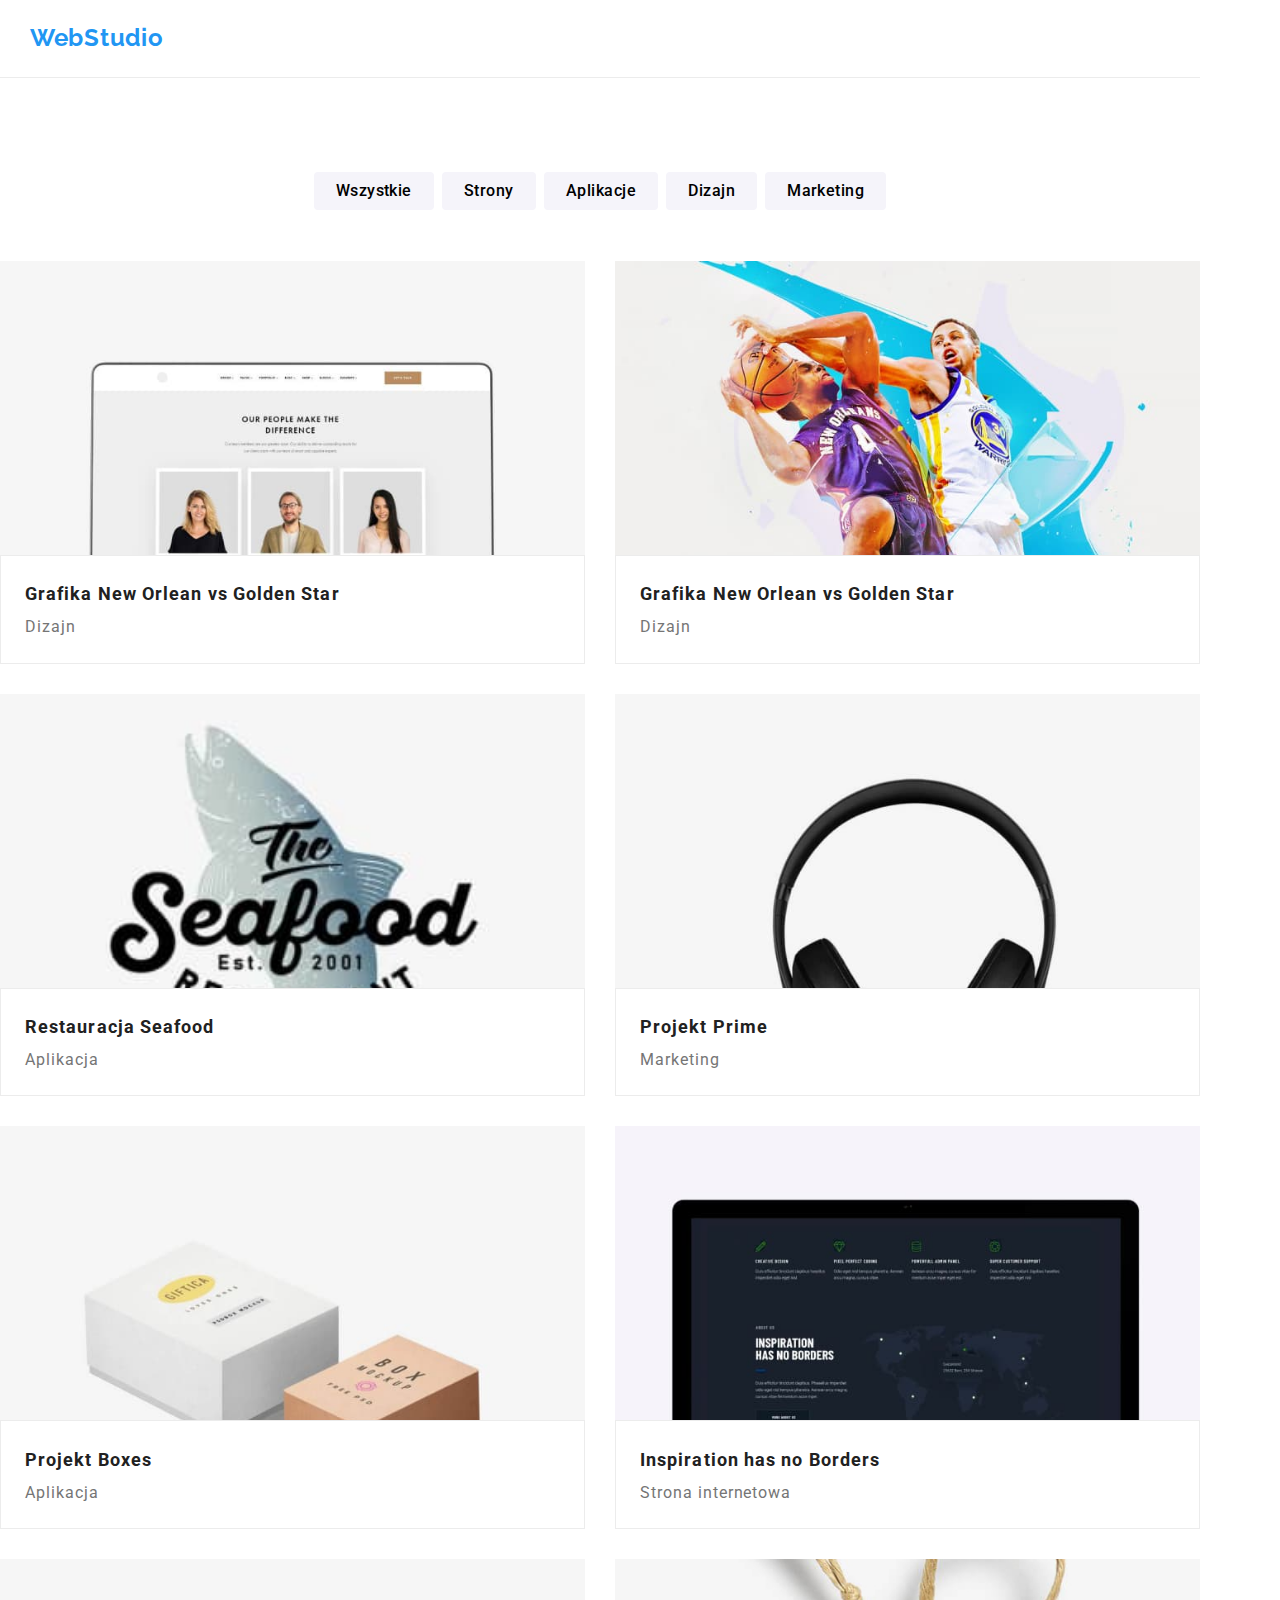
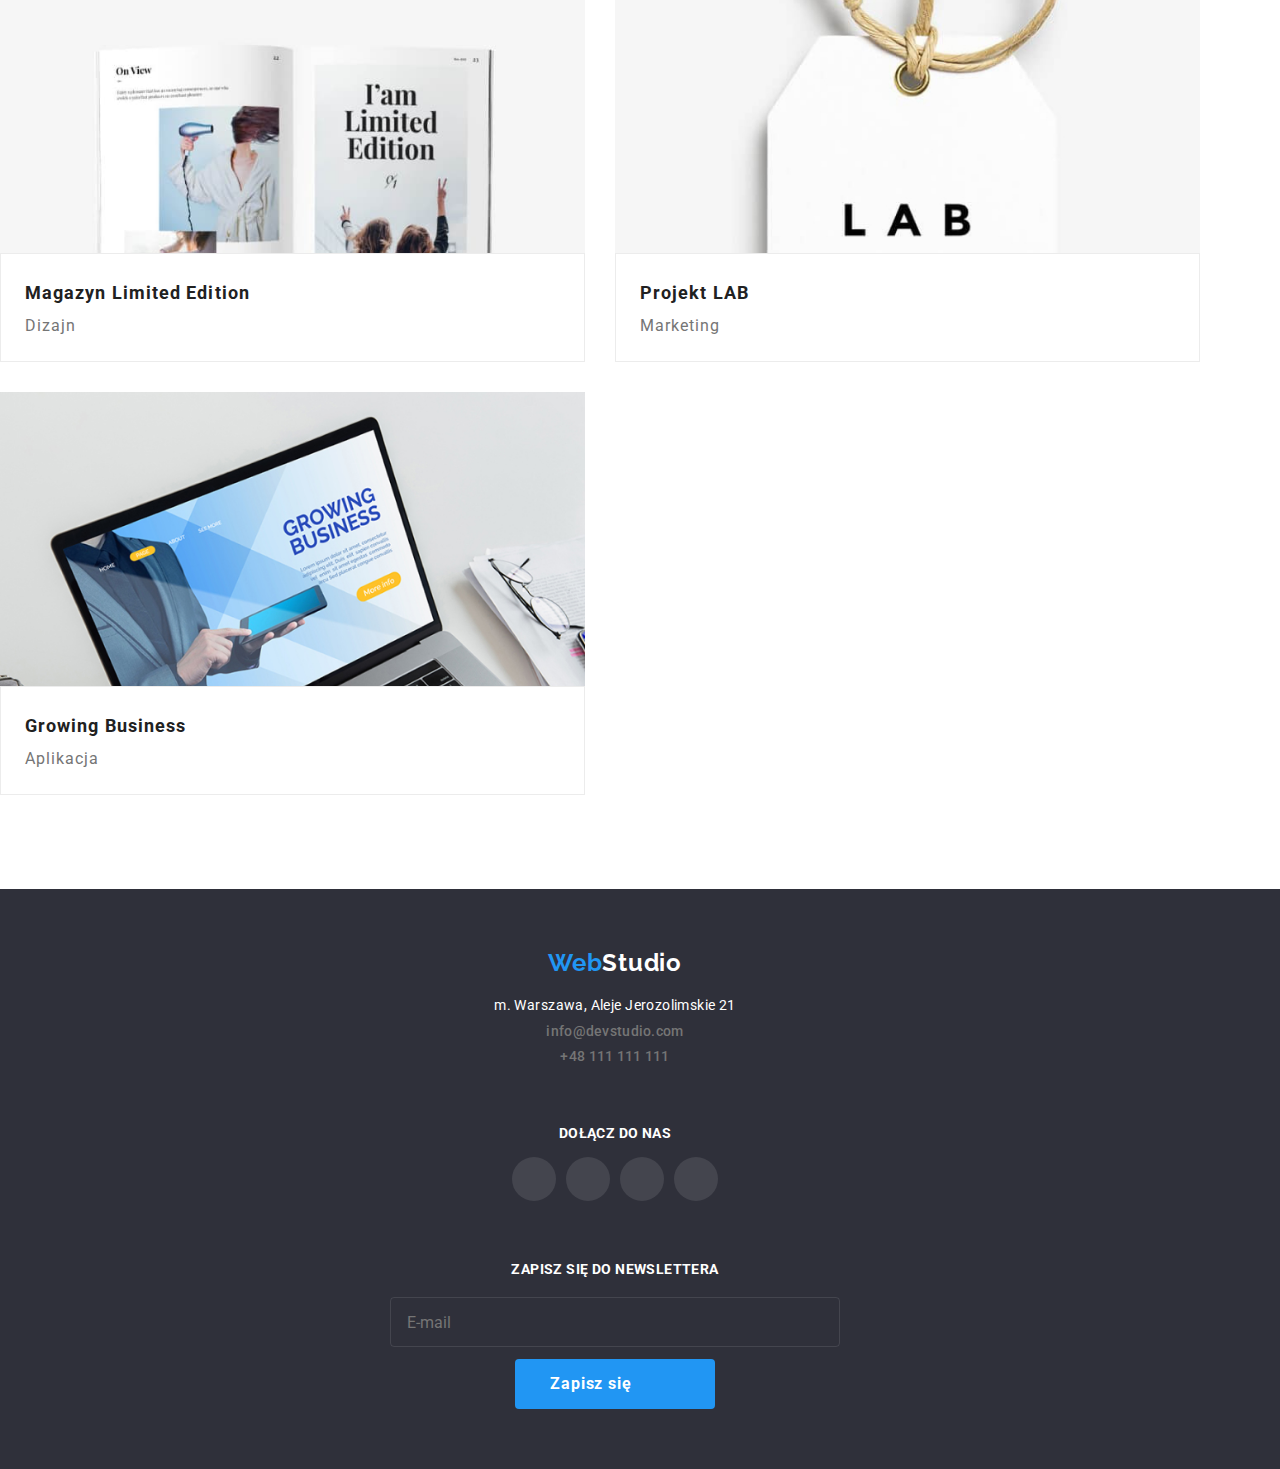
==== portfolio.html @ b07f0e2d "porfolio" ====
<!DOCTYPE html>
<html lang="en">
  <head>
    <meta charset="UTF-8" />
    <meta http-equiv="X-UA-Compatible" content="IE=edge" />
    <meta name="viewport" content="width=device-width, initial-scale=1.0" />
    <title>Portfolio</title>
    <link
      rel="stylesheet"
      href="https://cdnjs.cloudflare.com/ajax/libs/modern-normalize/1.0.0/modern-normalize.min.css"
    />
    <link rel="stylesheet" href="./css/main.min.css" />
    <link rel="preconnect" href="https://fonts.googleapis.com" />
    <link rel="preconnect" href="https://fonts.gstatic.com" crossorigin />
    <link
      href="https://fonts.googleapis.com/css2?family=Raleway:wght@700&display=swap"
      rel="stylesheet"
    />
    <link
      href="https://fonts.googleapis.com/css2?family=Roboto:wght@400;500;700;900&display=swap"
      rel="stylesheet"
    />
  </head>

  <body>
    <header class="header container">
      <div class="header__items">
        <a href="./index.html" class="logo"
          ><span class="logo logo--blue">Web</span>Studio</a
        >
        <nav>
          <ul class="header__list">
            <li>
              <a href="./index.html" class="header__link">Agencja</a>
            </li>
            <li class="header__position">
              <a
                href="./portfolio.html"
                class="header__link header__link--active"
                >Portfolio</a
              >
            </li>
            <li>
              <a href="#" rel="noopener noreferrer" class="header__link"
                >Kontakt</a
              >
            </li>
          </ul>
        </nav>
        <ul class="header__contact">
          <li>
            <a class="contact" href="mailto:info@devstudio.com">
              <svg class="icon--color" width="16px" height="12px">
                <use href="./images/icons.svg#icon-envelope"></use>
              </svg>
              info@devstudio.com</a
            >
          </li>
          <li>
            <a class="contact" href="tel:+48111111111">
              <svg class="icon--color" width="10px" height="16px">
                <use href="./images/icons.svg#icon-smartphone"></use>
              </svg>
              +48 111 111 111</a
            >
          </li>
        </ul>
      </div>
      <button
        class="mobile__toggle js-open-menu"
        aria-expanded="false"
        aria-controls="mobile-menu"
      >
        <svg class="mobile__icon">
          <use
            href="./images/icons.svg#icon-menu"
            width="24px"
            height="24px"
          ></use>
        </svg>
      </button>
    </header>

    <main class="container">
      <section class="section">
        <!-- buttoms -->
        <ul class="button">
          <li>
            <button type="button" class="button__label">Wszystkie</button>
          </li>
          <li>
            <button type="button" class="button__label">Strony</button>
          </li>
          <li>
            <button type="button" class="button__label">Aplikacje</button>
          </li>
          <li>
            <button type="button" class="button__label">Dizajn</button>
          </li>
          <li>
            <button type="button" class="button__label">Marketing</button>
          </li>
        </ul>
        <!-- grid -->
        <ul class="project">
          <li class="project__item">
            <figure class="project__figure">
              <div class="overlay">
                <div class="overlay__text">
                  <p class="text">
                    Technocrack jest popularną platformą wykorzystywaną do
                    rozpowszechniania koronawirusa. Firmy wykorzystują tę
                    platformę do celów szpiegowskich i ataków na
                    niezabezpieczone serwery konkurencji
                  </p>
                </div>
                <img
                  src="images/1laptop.jpg"
                  srcset="images/1laptop@2x.jpg"
                  alt="two basketball players playing basketball"
                />
              </div>
              <figcaption class="project__figcaption">
                <h4 class="project__title">
                  Grafika New Orlean vs Golden Star
                </h4>
                <p class="project__descr">Dizajn</p>
              </figcaption>
            </figure>
          </li>

          <li class="project__item">
            <figure class="project__figure">
              <div class="overlay">
                <div class="overlay__text">
                  <p class="text">
                    Technocrack jest popularną platformą wykorzystywaną do
                    rozpowszechniania koronawirusa. Firmy wykorzystują tę
                    platformę do celów szpiegowskich i ataków na
                    niezabezpieczone serwery konkurencji
                  </p>
                </div>
                <img
                  src="images/2basketball.jpg"
                  srcset="images/2basketball@2x.jpg"
                  alt="two basketball players playing basketball"
                />
              </div>
              <figcaption class="project__figcaption">
                <h4 class="project__title">
                  Grafika New Orlean vs Golden Star
                </h4>
                <p class="project__descr">Dizajn</p>
              </figcaption>
            </figure>
          </li>

          <li class="project__item">
            <figure class="project__figure">
              <div class="overlay">
                <div class="overlay__text">
                  <p class="text">
                    Technocrack jest popularną platformą wykorzystywaną do
                    rozpowszechniania koronawirusa. Firmy wykorzystują tę
                    platformę do celów szpiegowskich i ataków na
                    niezabezpieczone serwery konkurencji
                  </p>
                </div>
                <img
                  src="images/3seafood.jpg"
                  srcset="images/3seafood@2x.jpg"
                  alt="seafood restaurant logo with fish graphic in the background"
                />
              </div>
              <figcaption class="project__figcaption">
                <h4 class="project__title">Restauracja Seafood</h4>
                <p class="project__descr">Aplikacja</p>
              </figcaption>
            </figure>
          </li>

          <li class="project__item">
            <figure class="project__figure">
              <div class="overlay">
                <div class="overlay__text">
                  <p class="text">
                    Technocrack jest popularną platformą wykorzystywaną do
                    rozpowszechniania koronawirusa. Firmy wykorzystują tę
                    platformę do celów szpiegowskich i ataków na
                    niezabezpieczone serwery konkurencji
                  </p>
                </div>
                <img
                  src="images/4headphones.jpg"
                  srcset="images/4headphones@2x.jpg"
                  alt="black headphones"
                />
              </div>
              <figcaption class="project__figcaption">
                <h4 class="project__title">Projekt Prime</h4>
                <p class="project__descr">Marketing</p>
              </figcaption>
            </figure>
          </li>

          <li class="project__item">
            <figure class="project__figure">
              <div class="overlay">
                <div class="overlay__text">
                  <p class="text">
                    Technocrack jest popularną platformą wykorzystywaną do
                    rozpowszechniania koronawirusa. Firmy wykorzystują tę
                    platformę do celów szpiegowskich i ataków na
                    niezabezpieczone serwery konkurencji
                  </p>
                </div>
                <img
                  src="images/5twoboxes.jpg"
                  srcset="images/5twoboxes@2x.jpg"
                  alt="white and light orange boxes with captions"
                />
              </div>
              <figcaption class="project__figcaption">
                <h4 class="project__title">Projekt Boxes</h4>
                <p class="project__descr">Aplikacja</p>
              </figcaption>
            </figure>
          </li>

          <li class="project__item">
            <figure class="project__figure">
              <div class="overlay">
                <div class="overlay__text">
                  <p class="text">
                    Technocrack jest popularną platformą wykorzystywaną do
                    rozpowszechniania koronawirusa. Firmy wykorzystują tę
                    platformę do celów szpiegowskich i ataków na
                    niezabezpieczone serwery konkurencji
                  </p>
                </div>
                <img
                  src="images/6monitor.jpg"
                  srcset="images/6monitor@2x.jpg"
                  alt="work screen with data on it"
                />
              </div>
              <figcaption class="project__figcaption">
                <h4 class="project__title">Inspiration has no Borders</h4>
                <p class="project__descr">Strona internetowa</p>
              </figcaption>
            </figure>
          </li>

          <li class="project__item">
            <figure class="project__figure">
              <div class="overlay">
                <div class="overlay__text">
                  <p class="text">
                    Technocrack jest popularną platformą wykorzystywaną do
                    rozpowszechniania koronawirusa. Firmy wykorzystują tę
                    platformę do celów szpiegowskich i ataków na
                    niezabezpieczone serwery konkurencji
                  </p>
                </div>
                <img
                  src="images/7magazines.jpg"
                  srcset="images/7magazines@2x.jpg"
                  alt="open womens magazine"
                />
              </div>
              <figcaption class="project__figcaption">
                <h4 class="project__title">Magazyn Limited Edition</h4>
                <p class="project__descr">Dizajn</p>
              </figcaption>
            </figure>
          </li>

          <li class="project__item">
            <figure class="project__figure">
              <div class="overlay">
                <div class="overlay__text">
                  <p class="text">
                    Technocrack jest popularną platformą wykorzystywaną do
                    rozpowszechniania koronawirusa. Firmy wykorzystują tę
                    platformę do celów szpiegowskich i ataków na
                    niezabezpieczone serwery konkurencji
                  </p>
                </div>
                <img
                  src="images/8labtag.jpg"
                  srcset="images/8labtag@2x.jpg"
                  alt="white label with label tag caption"
                />
              </div>
              <figcaption class="project__figcaption">
                <h4 class="project__title">Projekt LAB</h4>
                <p class="project__descr">Marketing</p>
              </figcaption>
            </figure>
          </li>

          <li class="project__item">
            <figure class="project__figure">
              <div class="overlay">
                <div class="overlay__text">
                  <p class="text">
                    Technocrack jest popularną platformą wykorzystywaną do
                    rozpowszechniania koronawirusa. Firmy wykorzystują tę
                    platformę do celów szpiegowskich i ataków na
                    niezabezpieczone serwery konkurencji
                  </p>
                </div>
                <img
                  src="images/9typing.jpg"
                  srcset="images/9typing@2x.jpg"
                  alt="person typing on laptops keyboard"
                />
              </div>
              <figcaption class="project__figcaption">
                <h4 class="project__title">Growing Business</h4>
                <p class="project__descr">Aplikacja</p>
              </figcaption>
            </figure>
          </li>
        </ul>
      </section>
    </main>
    <!-- footer -->
    <footer class="footer">
      <div class="container">
        <div class="footer-contact">
          <a href="./index.html" class="footer-contact__logo"
            ><span class="footer-contact__logo footer-contact__logo--blue"
              >Web</span
            >Studio</a
          >
          <address class="address">
            m. Warszawa, Aleje Jerozolimskie 21
            <a href="mailto:info@devstudio.com" class="address__contact"
              >info@devstudio.com</a
            >
            <a href="tel:+48111111111" class="address__contact"
              >+48 111 111 111</a
            >
          </address>
        </div>

        <div>
          <h5 class="media-title">dołącz do nas</h5>
          <ul class="media">
            <li>
              <a class="media__link">
                <svg class="media__link-icon">
                  <use
                    href="./images/icons.svg#icon-instagram"
                    width="20"
                    height="20"
                    x="12"
                    y="12"
                  ></use>
                </svg>
              </a>
            </li>
            <li>
              <a class="media__link">
                <svg class="media__link-icon">
                  <use
                    href="./images/icons.svg#icon-twitter"
                    width="20"
                    height="20"
                    x="12"
                    y="12"
                  ></use>
                </svg>
              </a>
            </li>
            <li>
              <a class="media__link">
                <svg class="media__link-icon">
                  <use
                    href="./images/icons.svg#icon-facebook"
                    width="20"
                    height="20"
                    x="12"
                    y="12"
                  ></use>
                </svg>
              </a>
            </li>
            <li>
              <a class="media__link">
                <svg class="media__link-icon">
                  <use
                    href="./images/icons.svg#icon-linkedin"
                    width="20"
                    height="20"
                    x="12"
                    y="12"
                  ></use>
                </svg>
              </a>
            </li>
          </ul>
        </div>

        <div>
          <form class="footer__form" name="signup-form">
            <label class="footer__form-label" for="newsletter_email">
              zapisz się do newslettera</label
            >
            <div class="newsletter">
              <input
                class="newsletter__input"
                type="email"
                name="email"
                id="newsletter_email"
                placeholder="E-mail"
              />
              <button type="submit" class="newsletter__button">
                Zapisz się
                <svg class="send-icon">
                  <use
                    href="./images/icons.svg#icon-send"
                    width="24"
                    height="24"
                  ></use>
                </svg>
              </button>
            </div>
          </form>
        </div>
      </div>
    </footer>
  </body>
</html>
---- css/main.min.css ----
body{font-family:"Roboto","Raleway",sans-serif;color:#212121;margin:0}.container{max-width:100%;margin:0}@media screen and (min-width: 768px){.container{max-width:768px;margin:0}}@media screen and (min-width: 1200px){.container{max-width:1200px;margin:0}}img{display:block;margin-right:0;width:100%;height:auto}.contact{transition-duration:250ms;transition-timing-function:cubic-bezier(0.4, 0, 0.2, 1);line-height:1.16;font-weight:500;letter-spacing:.02em;margin:0;color:#757575;font-size:14px;text-decoration:none}.contact:hover{color:#2196f3}.contact:focus{color:#2196f3}.contact:focus .icon--color{transition-duration:250ms;transition-timing-function:cubic-bezier(0.4, 0, 0.2, 1);fill:#2196f3}.contact:hover .icon--color{transition-duration:250ms;transition-timing-function:cubic-bezier(0.4, 0, 0.2, 1);fill:#2196f3}*,*::before,*::after{box-sizing:border-box}.section{padding:60px 15px}@media(min-width: 1200px){.section{padding:94px 0}}.heading{display:flex;justify-content:center;align-items:center;text-align:center;margin:0;line-height:1.16;font-weight:700;letter-spacing:.03em;margin:0;font-size:36px;padding-bottom:50px;padding-top:60px}@media(min-width: 1200px){.heading{display:flex;justify-content:center;align-items:center;text-align:center;margin:0;line-height:1.16;font-weight:700;letter-spacing:.03em;margin:0;font-size:36px;padding-bottom:50px}}.contact{display:none}.header{border-bottom:1px solid #ececec;height:100%;width:100%}.header__items{display:flex;justify-content:center;align-items:center;text-align:center;margin:0}.header__list{display:none}.header__contact{display:none;transition-duration:250ms;transition-timing-function:cubic-bezier(0.4, 0, 0.2, 1);display:flex;justify-content:center;align-items:center;text-align:center;margin:0;list-style:none;margin-left:auto;gap:50px}.logo{line-height:1.16;font-weight:700;letter-spacing:.03em;margin:0;transition-duration:250ms;transition-timing-function:cubic-bezier(0.4, 0, 0.2, 1);font-family:"Raleway";color:#000;text-decoration:none;padding:24px 0 25px 15px;font-size:24px}.logo--blue{color:#2196f3}.logo:hover{color:#2196f3}.logo:focus{color:#2196f3}@media(max-width: 768px){.mobile__toggle{display:flex;justify-content:center;align-items:center;text-align:center;margin:0;position:absolute;top:22px;right:22px;width:24px;height:24px;padding:0;background:rgba(0,0,0,0);border:none}.mobile__icon{fill:#212121;cursor:pointer;width:24px;height:24px;top:22px;right:22px}.mobile__icon:hover{transition-duration:250ms;transition-timing-function:cubic-bezier(0.4, 0, 0.2, 1);fill:#2196f3}}@media(min-width: 768px){.mobile__toggle{display:none}.mobile__icon{display:none}}.title{background-color:#2f303a;justify-content:center;height:400px;max-width:100%;background-image:url(/images/background.jpg);background-size:cover;background-position:center;margin:0}.title__label{display:flex;justify-content:center;align-items:center;text-align:center;margin:0;line-height:1.16;font-weight:900;letter-spacing:.06em;margin:0;font-size:26px;color:#fff;padding:118px 0 30px}.title__btn{display:flex;justify-content:center;align-items:center;text-align:center;margin:0;padding-bottom:118px}.btn{width:200px;height:50px;border-radius:4px;font-size:16px;font-weight:700;letter-spacing:.06em;border:1px #9c9c9c;color:#fff;background-color:#2196f3;cursor:pointer;transition-duration:250ms;transition-timing-function:cubic-bezier(0.4, 0, 0.2, 1);line-height:1.88;margin:0 auto;text-align:center}.btn:hover{box-shadow:1px 0px 10px 3px rgba(73,76,105,.693);transform:scale(1.05);background-color:#0383ed}.list{display:block;list-style:none;padding:60px 15px;margin:0;gap:30px}.list__icon{display:flex;justify-content:center;align-items:center;width:100%;height:120px;background-color:#f5f4fa;margin-bottom:30px}.list__label{line-height:1.16;font-weight:700;letter-spacing:.03em;margin:0;justify-content:center;text-align:center;font-size:14px;padding-bottom:10px}.list__paragraph{line-height:1.71;font-weight:400;letter-spacing:.03em;margin:0;font-size:14px;color:#757575;margin-bottom:30px}.heading-offer{display:none}.offer{display:none;display:flex;justify-content:center;align-items:center;text-align:center;margin:0;list-style:none;padding:0 15px;gap:30px}.offer__image{display:none;position:relative;overflow:hidden}.offer__image>.offer__label{position:absolute;right:0;left:0;bottom:0;margin:0;padding-top:27px;padding-bottom:27px;background-color:rgba(47,48,58,.8)}.offer__label{display:none;text-transform:uppercase;color:#fff;font-size:14px;font-weight:700;text-align:center}.background{background:#f5f4fa;max-width:100%}.team{line-height:1.66;font-weight:700;letter-spacing:.03em;margin:0;font-size:36px;display:block;justify-content:center;align-items:center;list-style:none;padding:30px 15px;gap:30px}.team__figure{margin:0;background-color:#fff;border-radius:4px;box-shadow:0px 2px 1px 0px rgba(0,0,0,.2);margin-bottom:30px}.team__name{line-height:1.16;font-weight:500;letter-spacing:.03em;margin:0;font-size:16px;padding:30px 118px 10px;text-align:center}.team__job{line-height:1.16;font-weight:400;letter-spacing:.03em;margin:0;font-size:16px;color:#757575;justify-content:center;text-align:center;padding-bottom:16px}.team__icon{display:flex;justify-content:center;align-items:center;text-align:center;margin:0;padding-bottom:30px}.team__icon-media{transition-duration:250ms;transition-timing-function:cubic-bezier(0.4, 0, 0.2, 1);fill:#afb1b8;cursor:pointer;width:44px;height:44px;border-radius:50px}.team__icon-media:hover{transition-duration:250ms;transition-timing-function:cubic-bezier(0.4, 0, 0.2, 1);fill:#fff;background-color:#2196f3}.team__icon-media:not(:last-child){margin-right:10px}.client{display:flex;justify-content:center;align-items:center;text-align:center;margin:0;list-style:none;gap:30px;padding-left:0;padding-bottom:60px;flex-wrap:wrap}.client__icon{fill:#afb1b8;cursor:pointer;transition-duration:250ms;transition-timing-function:cubic-bezier(0.4, 0, 0.2, 1);width:170px;height:92px;border:1px solid #9c9c9c;border-radius:4px;justify-content:center}.client__icon:hover{transition-duration:250ms;transition-timing-function:cubic-bezier(0.4, 0, 0.2, 1);fill:#2196f3;border-color:#2196f3}.client__item{display:flex;justify-content:center;align-items:center;text-align:center;margin:0;flex-basis:calc((100% - 0px)/2)}.project{display:flex;justify-content:center;align-items:center;text-align:left;margin:0;gap:30px;flex-wrap:wrap;list-style:none;padding-left:0}.project__item{display:block;list-style:none;background-color:#fff;cursor:pointer}.project__item:hover{box-shadow:0px 4px 15px -3px rgba(117,117,117,.41)}.project__figure{position:relative;display:flex;flex-direction:column;margin:0px;overflow:hidden}.project__figure:hover .overlay__text{transform:translateY(0)}.project__figcaption{display:block;padding:20.4px 24px;border:1px solid #ececec;margin:0}.project__title{line-height:2;font-weight:700;letter-spacing:.06em;margin:0;font-size:18px}.project__descr{line-height:1.88;font-weight:400;letter-spacing:.06em;margin:0;font-size:16px;color:#757575}@media(min-width: 768px){.project{justify-content:space-between}.project__item{flex-basis:calc((100% - 30px)/2)}}.button{transition-duration:250ms;transition-timing-function:cubic-bezier(0.4, 0, 0.2, 1);display:flex;margin:0;flex-wrap:wrap;list-style:none;gap:8px;margin-bottom:51px;padding-left:0}.button__label{line-height:1.62;font-weight:500;letter-spacing:.03em;margin:0;font-weight:500;font-size:16px;background-color:#f5f4fa;border:#9c9c9c;border-radius:4px;cursor:pointer;padding:6px 22px}.button__label:hover{transition-duration:250ms;transition-timing-function:cubic-bezier(0.4, 0, 0.2, 1);color:#fff;background-color:#2196f3;box-shadow:1px 4px 3px 0px #b2b2b3}@media(min-width: 768px){.button{display:flex;justify-content:center;align-items:center;text-align:center;margin:0;flex-wrap:wrap;margin-bottom:51px}}@media(min-width: 1200px){.button{display:flex;justify-content:center;align-items:center;text-align:center;margin:0;margin-bottom:51px}.button__label:focus{color:#fff;background-color:#2196f3;box-shadow:1px 4px 3px 0px #b2b2b3}}.text{line-height:1.56;font-weight:400;letter-spacing:.03em;margin:0;font-size:18px;color:#fff;text-align:start;padding:49px 45px 49px 24px}.overlay{position:relative;width:100%;height:294px;top:0;left:0;overflow:hidden}.overlay__text{transition-duration:400ms;transition-timing-function:cubic-bezier(0.4, 0, 0.2, 1);position:absolute;background-color:rgba(33,150,243,.9);transform:translateY(100%);height:100%}.project__figure:hover .overlay__text{transform:translateY(0)}.footer{display:flex;flex-direction:column;text-align:center;background-color:#2f303a;padding:60px 15px;width:100%;height:100%}.footer__form{display:flex;flex-direction:column;gap:20px}.footer__form-label{line-height:1.16;font-weight:700;letter-spacing:.03em;margin:0;color:#fff;font-size:14px;text-transform:uppercase;padding-top:60px}.newsletter{display:flex;flex-direction:column;gap:12px;justify-content:center}.newsletter__input{border:1px solid rgba(255,255,255,.1);border-radius:4px;background:rgba(0,0,0,0);max-width:450px;width:100%;align-self:center;height:50px;padding-left:16px;color:#fff}.newsletter__button{display:flex;justify-content:center;align-items:center;text-align:center;margin:0;width:200px;height:50px;border-radius:4px;font-size:16px;font-weight:700;letter-spacing:.06em;border:1px #9c9c9c;color:#fff;background-color:#2196f3;cursor:pointer;transition-duration:250ms;transition-timing-function:cubic-bezier(0.4, 0, 0.2, 1);margin-right:0;line-height:1.88;text-align:center;align-self:center}.newsletter__button:hover{box-shadow:1px 0px 10px 3px rgba(73,76,105,.693);transform:scale(1.05);background-color:#0383ed}.send-icon{fill:#fff;height:24px;width:24px;margin-left:24px}.footer-contact{display:flex;flex-direction:column;align-self:center}.footer-contact__logo{transition-duration:250ms;transition-timing-function:cubic-bezier(0.4, 0, 0.2, 1);line-height:1.16;font-weight:700;letter-spacing:.03em;margin:0;font-family:"Raleway";color:#fff;font-size:24px;text-decoration:none}.footer-contact__logo:hover{color:#2196f3}.footer-contact__logo:focus{color:#2196f3}.footer-contact__logo--blue{color:#2196f3}.address{line-height:1.24;font-weight:400;letter-spacing:.03em;margin:0;font-size:14px;color:#fff;font-style:normal;display:flex;flex-direction:column;padding:20px 0 60px 0;list-style:none;gap:9px}.address__contact{transition-duration:250ms;transition-timing-function:cubic-bezier(0.4, 0, 0.2, 1);line-height:1.16;font-weight:500;letter-spacing:.02em;margin:0;color:#757575;font-size:14px;text-decoration:none}.address__contact:hover{color:#2196f3}@media(min-width: 1200px){.address__contact:focus{color:#2196f3}}.media-title{line-height:1.16;font-weight:700;letter-spacing:.03em;margin:0;color:#fff;font-size:14px;text-transform:uppercase;padding-bottom:16px}.media{display:flex;justify-content:center;align-items:center;text-align:center;margin:0;list-style:none;gap:10px;padding-left:0}.media__link{display:flex;justify-content:center;align-items:center;text-align:center;margin:0}.media__link-icon{transition-duration:250ms;transition-timing-function:cubic-bezier(0.4, 0, 0.2, 1);width:44px;height:44px;border-radius:50px;fill:#fff;background:rgba(255,255,255,.1);cursor:pointer}.media__link-icon:hover{fill:#fff;background-color:#2196f3}.backdrop{position:fixed;width:100%;height:100%;margin:0;top:0;left:0;background:rgba(0,0,0,.2);transition:300ms ease-in-out}.is-hidden{visibility:hidden;opacity:0;pointer-events:none}.modal{position:absolute;width:450px;height:609px;left:50%;top:50%;border-radius:4px;background-color:#fff;box-shadow:0px 1px 3px rgba(0,0,0,.12);transform:translateX(-50%) translateY(-50%)}.modal__button{transition-duration:250ms;transition-timing-function:cubic-bezier(0.4, 0, 0.2, 1);position:absolute;top:8px;right:8px;width:30px;height:30px;border-radius:50px;border:1px solid #afb1b8;background:rgba(255,255,255,.1);cursor:pointer}.modal__button:hover .modal__button-icon{fill:#2196f3}.modal__button:hover{box-shadow:0px 1px 3px rgba(0,0,0,.12)}.modal__button-icon{transition-duration:250ms;transition-timing-function:cubic-bezier(0.4, 0, 0.2, 1);fill:#0e0a0a;justify-content:center;display:inline-block;top:8;left:8;height:11px;width:11px}@media(min-width: 1200px){.modal{width:528px;height:581px}}.modal-form{display:flex;flex-direction:column;padding:40px}.form-title{line-height:1.16;font-weight:700;letter-spacing:.03em;margin:0;padding-bottom:12px;text-align:center;font-size:20px}.form{display:flex;flex-direction:column;gap:10px}.form__label{display:flex;flex-direction:column;color:#757575;font-size:12px}.form__input{transition-duration:250ms;transition-timing-function:cubic-bezier(0.4, 0, 0.2, 1);width:100%;height:40px;border:1px solid rgba(33,33,33,.2);border-radius:4px;margin-top:4px;outline:none;padding-left:38px}.form__input:focus{border:1px solid #2196f3;fill:#2196f3}.form__input:focus+.form__icon{fill:#2196f3}.form__field{position:relative;display:block}.form__comment{transition-duration:250ms;transition-timing-function:cubic-bezier(0.4, 0, 0.2, 1);width:100%;height:120px;padding-left:16px;padding-top:12px;border:1px solid rgba(33,33,33,.2);border-radius:4px;margin-top:4px;resize:none;outline:none}.form__comment::-webkit-input-placeholder{color:rgba(117,117,117,.5)}.form__comment::-moz-placeholder{color:rgba(117,117,117,.5)}.form__comment::-ms-input-placeholder{color:rgba(117,117,117,.5)}.form__comment:focus{border:1px solid #2196f3;fill:#2196f3}.form__icon{transition-duration:250ms;transition-timing-function:cubic-bezier(0.4, 0, 0.2, 1);fill:#0e0a0a;position:absolute;left:15px;top:33px;height:12px;width:12px}.form__button{width:200px;height:50px;border-radius:4px;font-size:16px;font-weight:700;letter-spacing:.06em;border:1px #9c9c9c;color:#fff;background-color:#2196f3;cursor:pointer;transition-duration:250ms;transition-timing-function:cubic-bezier(0.4, 0, 0.2, 1);line-height:1.16;font-weight:700;letter-spacing:.06em;margin:0;margin-top:30px;align-self:center;border-style:none;box-shadow:0px 4px 4px rgba(0,0,0,.15)}.form__button:hover{box-shadow:1px 0px 10px 3px rgba(73,76,105,.693);transform:scale(1.05);background-color:#0383ed}.checkbox{color:#757575;margin-top:10px;font-size:14px;text-align:center}.checkbox__input{display:none;border:2px solid #212121;border-radius:4px}.checkbox__input:checked+.checkbox__icon{transition-duration:250ms;transition-timing-function:cubic-bezier(0.4, 0, 0.2, 1);background-color:#2196f3;fill:#fff;border:1px solid #2196f3;border-radius:2px}.checkbox__icon{fill:#fff;position:absolute;left:54px;height:16px;width:16px;border:2px solid #212121;border-radius:2px;cursor:pointer}.checkbox__link{color:#2196f3}/*# sourceMappingURL=main.min.css.map */
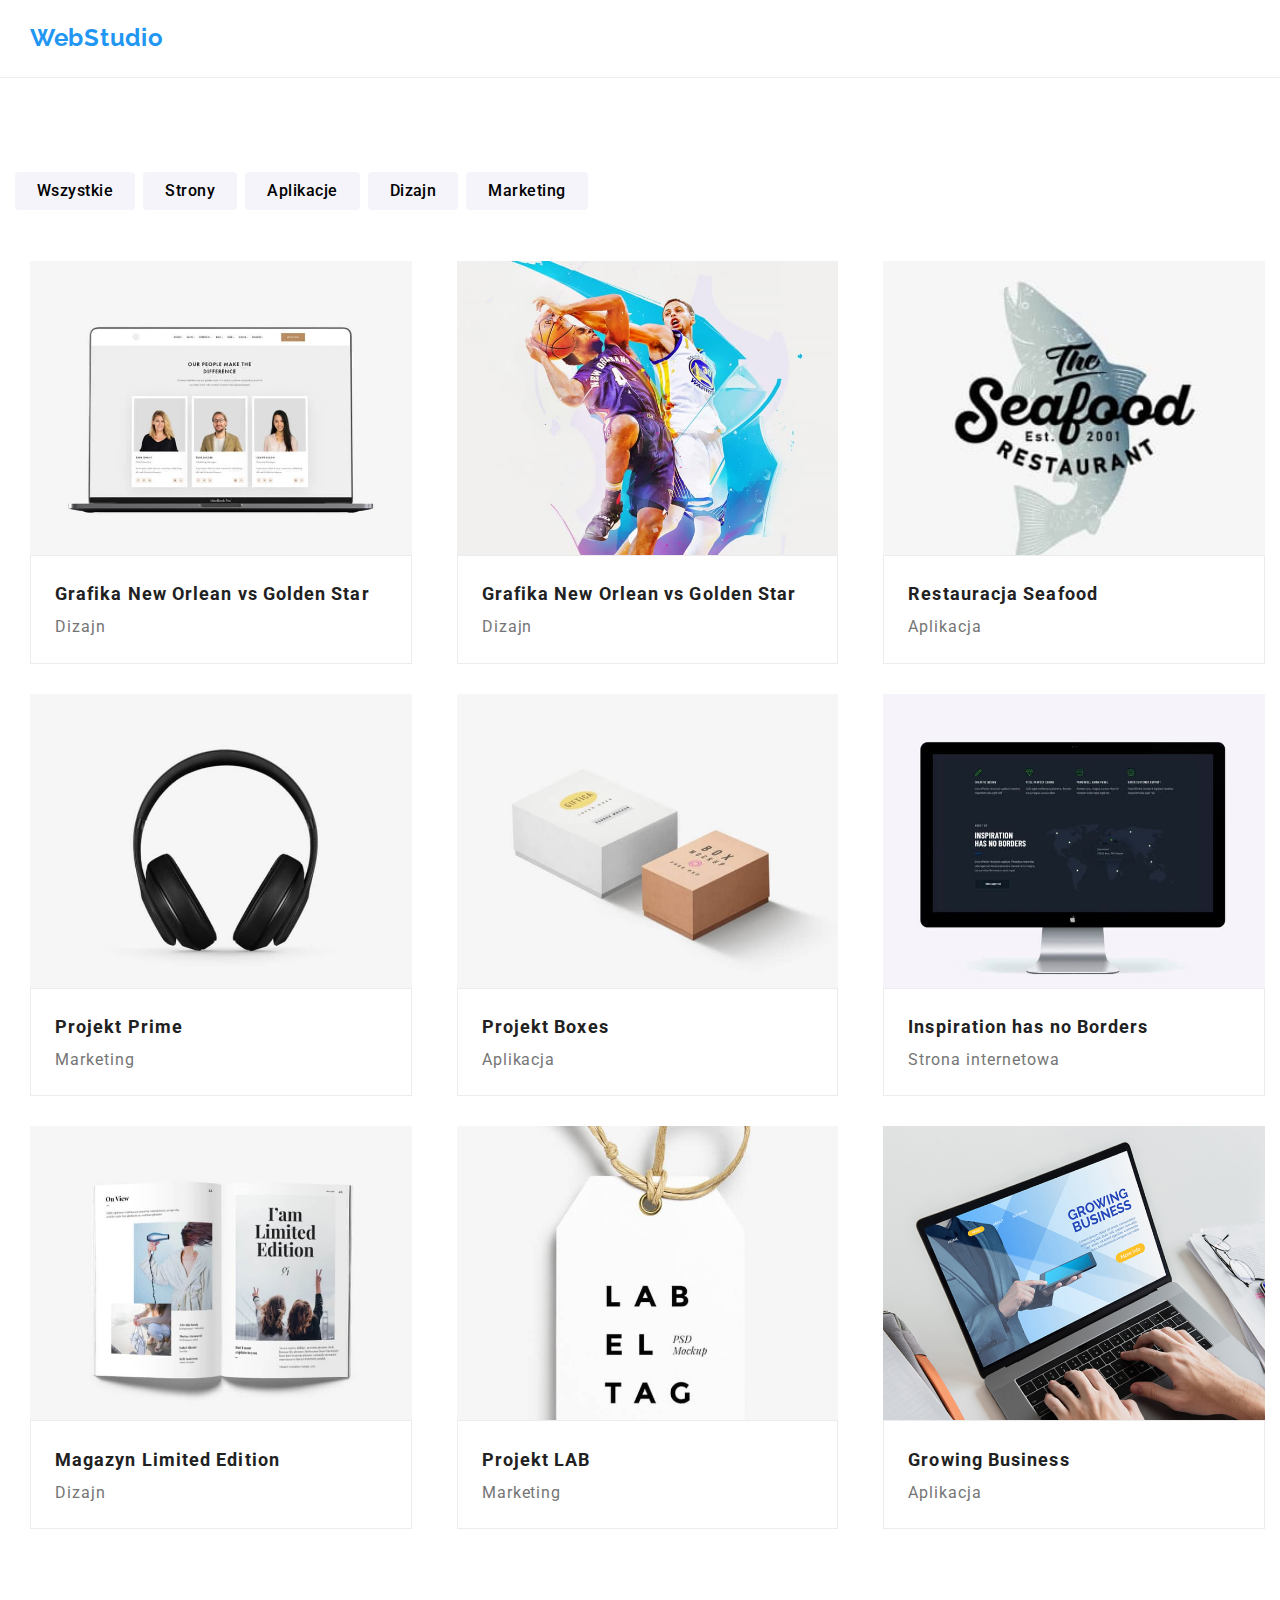
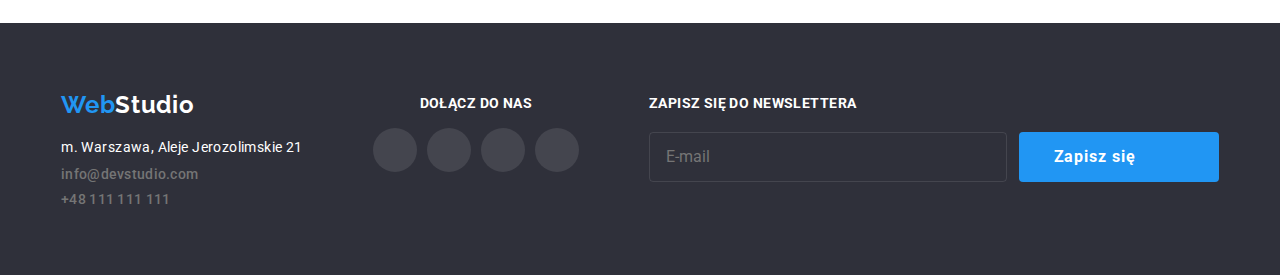
==== commit e418a420: "footer" ====
--- a/portfolio.html
+++ b/portfolio.html
@@ -169,7 +169,7 @@
                 <img
                   src="images/3seafood.jpg"
                   srcset="images/3seafood@2x.jpg"
-                  alt="seafood restaurant logo with fish graphic in the background"
+                  alt="two basketball players playing basketball"
                 />
               </div>
               <figcaption class="project__figcaption">
@@ -328,81 +328,82 @@
     <!-- footer -->
     <footer class="footer">
       <div class="container">
-        <div class="footer-contact">
-          <a href="./index.html" class="footer-contact__logo"
-            ><span class="footer-contact__logo footer-contact__logo--blue"
-              >Web</span
-            >Studio</a
-          >
-          <address class="address">
-            m. Warszawa, Aleje Jerozolimskie 21
-            <a href="mailto:info@devstudio.com" class="address__contact"
-              >info@devstudio.com</a
+        <div class="footer__tablet">
+          <div class="footer-contact">
+            <a href="./index.html" class="footer-contact__logo"
+              ><span class="footer-contact__logo footer-contact__logo--blue"
+                >Web</span
+              >Studio</a
             >
-            <a href="tel:+48111111111" class="address__contact"
-              >+48 111 111 111</a
-            >
-          </address>
+            <address class="address">
+              m. Warszawa, Aleje Jerozolimskie 21
+              <a href="mailto:info@devstudio.com" class="address__contact"
+                >info@devstudio.com</a
+              >
+              <a href="tel:+48111111111" class="address__contact"
+                >+48 111 111 111</a
+              >
+            </address>
+          </div>
+
+          <div class="footer-media">
+            <h5 class="media-title">dołącz do nas</h5>
+            <ul class="media">
+              <li>
+                <a class="media__link">
+                  <svg class="media__link-icon">
+                    <use
+                      href="./images/icons.svg#icon-instagram"
+                      width="20"
+                      height="20"
+                      x="12"
+                      y="12"
+                    ></use>
+                  </svg>
+                </a>
+              </li>
+              <li>
+                <a class="media__link">
+                  <svg class="media__link-icon">
+                    <use
+                      href="./images/icons.svg#icon-twitter"
+                      width="20"
+                      height="20"
+                      x="12"
+                      y="12"
+                    ></use>
+                  </svg>
+                </a>
+              </li>
+              <li>
+                <a class="media__link">
+                  <svg class="media__link-icon">
+                    <use
+                      href="./images/icons.svg#icon-facebook"
+                      width="20"
+                      height="20"
+                      x="12"
+                      y="12"
+                    ></use>
+                  </svg>
+                </a>
+              </li>
+              <li>
+                <a class="media__link">
+                  <svg class="media__link-icon">
+                    <use
+                      href="./images/icons.svg#icon-linkedin"
+                      width="20"
+                      height="20"
+                      x="12"
+                      y="12"
+                    ></use>
+                  </svg>
+                </a>
+              </li>
+            </ul>
+          </div>
         </div>
-
-        <div>
-          <h5 class="media-title">dołącz do nas</h5>
-          <ul class="media">
-            <li>
-              <a class="media__link">
-                <svg class="media__link-icon">
-                  <use
-                    href="./images/icons.svg#icon-instagram"
-                    width="20"
-                    height="20"
-                    x="12"
-                    y="12"
-                  ></use>
-                </svg>
-              </a>
-            </li>
-            <li>
-              <a class="media__link">
-                <svg class="media__link-icon">
-                  <use
-                    href="./images/icons.svg#icon-twitter"
-                    width="20"
-                    height="20"
-                    x="12"
-                    y="12"
-                  ></use>
-                </svg>
-              </a>
-            </li>
-            <li>
-              <a class="media__link">
-                <svg class="media__link-icon">
-                  <use
-                    href="./images/icons.svg#icon-facebook"
-                    width="20"
-                    height="20"
-                    x="12"
-                    y="12"
-                  ></use>
-                </svg>
-              </a>
-            </li>
-            <li>
-              <a class="media__link">
-                <svg class="media__link-icon">
-                  <use
-                    href="./images/icons.svg#icon-linkedin"
-                    width="20"
-                    height="20"
-                    x="12"
-                    y="12"
-                  ></use>
-                </svg>
-              </a>
-            </li>
-          </ul>
-        </div>
-
         <div>
           <form class="footer__form" name="signup-form">
             <label class="footer__form-label" for="newsletter_email">
--- a/css/main.min.css
+++ b/css/main.min.css
@@ -1 +1 @@
-body{font-family:"Roboto","Raleway",sans-serif;color:#212121;margin:0}.container{max-width:100%;margin:0}@media screen and (min-width: 768px){.container{max-width:768px;margin:0}}@media screen and (min-width: 1200px){.container{max-width:1200px;margin:0}}img{display:block;margin-right:0;width:100%;height:auto}.contact{transition-duration:250ms;transition-timing-function:cubic-bezier(0.4, 0, 0.2, 1);line-height:1.16;font-weight:500;letter-spacing:.02em;margin:0;color:#757575;font-size:14px;text-decoration:none}.contact:hover{color:#2196f3}.contact:focus{color:#2196f3}.contact:focus .icon--color{transition-duration:250ms;transition-timing-function:cubic-bezier(0.4, 0, 0.2, 1);fill:#2196f3}.contact:hover .icon--color{transition-duration:250ms;transition-timing-function:cubic-bezier(0.4, 0, 0.2, 1);fill:#2196f3}*,*::before,*::after{box-sizing:border-box}.section{padding:60px 15px}@media(min-width: 1200px){.section{padding:94px 0}}.heading{display:flex;justify-content:center;align-items:center;text-align:center;margin:0;line-height:1.16;font-weight:700;letter-spacing:.03em;margin:0;font-size:36px;padding-bottom:50px;padding-top:60px}@media(min-width: 1200px){.heading{display:flex;justify-content:center;align-items:center;text-align:center;margin:0;line-height:1.16;font-weight:700;letter-spacing:.03em;margin:0;font-size:36px;padding-bottom:50px}}.contact{display:none}.header{border-bottom:1px solid #ececec;height:100%;width:100%}.header__items{display:flex;justify-content:center;align-items:center;text-align:center;margin:0}.header__list{display:none}.header__contact{display:none;transition-duration:250ms;transition-timing-function:cubic-bezier(0.4, 0, 0.2, 1);display:flex;justify-content:center;align-items:center;text-align:center;margin:0;list-style:none;margin-left:auto;gap:50px}.logo{line-height:1.16;font-weight:700;letter-spacing:.03em;margin:0;transition-duration:250ms;transition-timing-function:cubic-bezier(0.4, 0, 0.2, 1);font-family:"Raleway";color:#000;text-decoration:none;padding:24px 0 25px 15px;font-size:24px}.logo--blue{color:#2196f3}.logo:hover{color:#2196f3}.logo:focus{color:#2196f3}@media(max-width: 768px){.mobile__toggle{display:flex;justify-content:center;align-items:center;text-align:center;margin:0;position:absolute;top:22px;right:22px;width:24px;height:24px;padding:0;background:rgba(0,0,0,0);border:none}.mobile__icon{fill:#212121;cursor:pointer;width:24px;height:24px;top:22px;right:22px}.mobile__icon:hover{transition-duration:250ms;transition-timing-function:cubic-bezier(0.4, 0, 0.2, 1);fill:#2196f3}}@media(min-width: 768px){.mobile__toggle{display:none}.mobile__icon{display:none}}.title{background-color:#2f303a;justify-content:center;height:400px;max-width:100%;background-image:url(/images/background.jpg);background-size:cover;background-position:center;margin:0}.title__label{display:flex;justify-content:center;align-items:center;text-align:center;margin:0;line-height:1.16;font-weight:900;letter-spacing:.06em;margin:0;font-size:26px;color:#fff;padding:118px 0 30px}.title__btn{display:flex;justify-content:center;align-items:center;text-align:center;margin:0;padding-bottom:118px}.btn{width:200px;height:50px;border-radius:4px;font-size:16px;font-weight:700;letter-spacing:.06em;border:1px #9c9c9c;color:#fff;background-color:#2196f3;cursor:pointer;transition-duration:250ms;transition-timing-function:cubic-bezier(0.4, 0, 0.2, 1);line-height:1.88;margin:0 auto;text-align:center}.btn:hover{box-shadow:1px 0px 10px 3px rgba(73,76,105,.693);transform:scale(1.05);background-color:#0383ed}.list{display:block;list-style:none;padding:60px 15px;margin:0;gap:30px}.list__icon{display:flex;justify-content:center;align-items:center;width:100%;height:120px;background-color:#f5f4fa;margin-bottom:30px}.list__label{line-height:1.16;font-weight:700;letter-spacing:.03em;margin:0;justify-content:center;text-align:center;font-size:14px;padding-bottom:10px}.list__paragraph{line-height:1.71;font-weight:400;letter-spacing:.03em;margin:0;font-size:14px;color:#757575;margin-bottom:30px}.heading-offer{display:none}.offer{display:none;display:flex;justify-content:center;align-items:center;text-align:center;margin:0;list-style:none;padding:0 15px;gap:30px}.offer__image{display:none;position:relative;overflow:hidden}.offer__image>.offer__label{position:absolute;right:0;left:0;bottom:0;margin:0;padding-top:27px;padding-bottom:27px;background-color:rgba(47,48,58,.8)}.offer__label{display:none;text-transform:uppercase;color:#fff;font-size:14px;font-weight:700;text-align:center}.background{background:#f5f4fa;max-width:100%}.team{line-height:1.66;font-weight:700;letter-spacing:.03em;margin:0;font-size:36px;display:block;justify-content:center;align-items:center;list-style:none;padding:30px 15px;gap:30px}.team__figure{margin:0;background-color:#fff;border-radius:4px;box-shadow:0px 2px 1px 0px rgba(0,0,0,.2);margin-bottom:30px}.team__name{line-height:1.16;font-weight:500;letter-spacing:.03em;margin:0;font-size:16px;padding:30px 118px 10px;text-align:center}.team__job{line-height:1.16;font-weight:400;letter-spacing:.03em;margin:0;font-size:16px;color:#757575;justify-content:center;text-align:center;padding-bottom:16px}.team__icon{display:flex;justify-content:center;align-items:center;text-align:center;margin:0;padding-bottom:30px}.team__icon-media{transition-duration:250ms;transition-timing-function:cubic-bezier(0.4, 0, 0.2, 1);fill:#afb1b8;cursor:pointer;width:44px;height:44px;border-radius:50px}.team__icon-media:hover{transition-duration:250ms;transition-timing-function:cubic-bezier(0.4, 0, 0.2, 1);fill:#fff;background-color:#2196f3}.team__icon-media:not(:last-child){margin-right:10px}.client{display:flex;justify-content:center;align-items:center;text-align:center;margin:0;list-style:none;gap:30px;padding-left:0;padding-bottom:60px;flex-wrap:wrap}.client__icon{fill:#afb1b8;cursor:pointer;transition-duration:250ms;transition-timing-function:cubic-bezier(0.4, 0, 0.2, 1);width:170px;height:92px;border:1px solid #9c9c9c;border-radius:4px;justify-content:center}.client__icon:hover{transition-duration:250ms;transition-timing-function:cubic-bezier(0.4, 0, 0.2, 1);fill:#2196f3;border-color:#2196f3}.client__item{display:flex;justify-content:center;align-items:center;text-align:center;margin:0;flex-basis:calc((100% - 0px)/2)}.project{display:flex;justify-content:center;align-items:center;text-align:left;margin:0;gap:30px;flex-wrap:wrap;list-style:none;padding-left:0}.project__item{display:block;list-style:none;background-color:#fff;cursor:pointer}.project__item:hover{box-shadow:0px 4px 15px -3px rgba(117,117,117,.41)}.project__figure{position:relative;display:flex;flex-direction:column;margin:0px;overflow:hidden}.project__figure:hover .overlay__text{transform:translateY(0)}.project__figcaption{display:block;padding:20.4px 24px;border:1px solid #ececec;margin:0}.project__title{line-height:2;font-weight:700;letter-spacing:.06em;margin:0;font-size:18px}.project__descr{line-height:1.88;font-weight:400;letter-spacing:.06em;margin:0;font-size:16px;color:#757575}@media(min-width: 768px){.project{justify-content:space-between}.project__item{flex-basis:calc((100% - 30px)/2)}}.button{transition-duration:250ms;transition-timing-function:cubic-bezier(0.4, 0, 0.2, 1);display:flex;margin:0;flex-wrap:wrap;list-style:none;gap:8px;margin-bottom:51px;padding-left:0}.button__label{line-height:1.62;font-weight:500;letter-spacing:.03em;margin:0;font-weight:500;font-size:16px;background-color:#f5f4fa;border:#9c9c9c;border-radius:4px;cursor:pointer;padding:6px 22px}.button__label:hover{transition-duration:250ms;transition-timing-function:cubic-bezier(0.4, 0, 0.2, 1);color:#fff;background-color:#2196f3;box-shadow:1px 4px 3px 0px #b2b2b3}@media(min-width: 768px){.button{display:flex;justify-content:center;align-items:center;text-align:center;margin:0;flex-wrap:wrap;margin-bottom:51px}}@media(min-width: 1200px){.button{display:flex;justify-content:center;align-items:center;text-align:center;margin:0;margin-bottom:51px}.button__label:focus{color:#fff;background-color:#2196f3;box-shadow:1px 4px 3px 0px #b2b2b3}}.text{line-height:1.56;font-weight:400;letter-spacing:.03em;margin:0;font-size:18px;color:#fff;text-align:start;padding:49px 45px 49px 24px}.overlay{position:relative;width:100%;height:294px;top:0;left:0;overflow:hidden}.overlay__text{transition-duration:400ms;transition-timing-function:cubic-bezier(0.4, 0, 0.2, 1);position:absolute;background-color:rgba(33,150,243,.9);transform:translateY(100%);height:100%}.project__figure:hover .overlay__text{transform:translateY(0)}.footer{display:flex;flex-direction:column;text-align:center;background-color:#2f303a;padding:60px 15px;width:100%;height:100%}.footer__form{display:flex;flex-direction:column;gap:20px}.footer__form-label{line-height:1.16;font-weight:700;letter-spacing:.03em;margin:0;color:#fff;font-size:14px;text-transform:uppercase;padding-top:60px}.newsletter{display:flex;flex-direction:column;gap:12px;justify-content:center}.newsletter__input{border:1px solid rgba(255,255,255,.1);border-radius:4px;background:rgba(0,0,0,0);max-width:450px;width:100%;align-self:center;height:50px;padding-left:16px;color:#fff}.newsletter__button{display:flex;justify-content:center;align-items:center;text-align:center;margin:0;width:200px;height:50px;border-radius:4px;font-size:16px;font-weight:700;letter-spacing:.06em;border:1px #9c9c9c;color:#fff;background-color:#2196f3;cursor:pointer;transition-duration:250ms;transition-timing-function:cubic-bezier(0.4, 0, 0.2, 1);margin-right:0;line-height:1.88;text-align:center;align-self:center}.newsletter__button:hover{box-shadow:1px 0px 10px 3px rgba(73,76,105,.693);transform:scale(1.05);background-color:#0383ed}.send-icon{fill:#fff;height:24px;width:24px;margin-left:24px}.footer-contact{display:flex;flex-direction:column;align-self:center}.footer-contact__logo{transition-duration:250ms;transition-timing-function:cubic-bezier(0.4, 0, 0.2, 1);line-height:1.16;font-weight:700;letter-spacing:.03em;margin:0;font-family:"Raleway";color:#fff;font-size:24px;text-decoration:none}.footer-contact__logo:hover{color:#2196f3}.footer-contact__logo:focus{color:#2196f3}.footer-contact__logo--blue{color:#2196f3}.address{line-height:1.24;font-weight:400;letter-spacing:.03em;margin:0;font-size:14px;color:#fff;font-style:normal;display:flex;flex-direction:column;padding:20px 0 60px 0;list-style:none;gap:9px}.address__contact{transition-duration:250ms;transition-timing-function:cubic-bezier(0.4, 0, 0.2, 1);line-height:1.16;font-weight:500;letter-spacing:.02em;margin:0;color:#757575;font-size:14px;text-decoration:none}.address__contact:hover{color:#2196f3}@media(min-width: 1200px){.address__contact:focus{color:#2196f3}}.media-title{line-height:1.16;font-weight:700;letter-spacing:.03em;margin:0;color:#fff;font-size:14px;text-transform:uppercase;padding-bottom:16px}.media{display:flex;justify-content:center;align-items:center;text-align:center;margin:0;list-style:none;gap:10px;padding-left:0}.media__link{display:flex;justify-content:center;align-items:center;text-align:center;margin:0}.media__link-icon{transition-duration:250ms;transition-timing-function:cubic-bezier(0.4, 0, 0.2, 1);width:44px;height:44px;border-radius:50px;fill:#fff;background:rgba(255,255,255,.1);cursor:pointer}.media__link-icon:hover{fill:#fff;background-color:#2196f3}.backdrop{position:fixed;width:100%;height:100%;margin:0;top:0;left:0;background:rgba(0,0,0,.2);transition:300ms ease-in-out}.is-hidden{visibility:hidden;opacity:0;pointer-events:none}.modal{position:absolute;width:450px;height:609px;left:50%;top:50%;border-radius:4px;background-color:#fff;box-shadow:0px 1px 3px rgba(0,0,0,.12);transform:translateX(-50%) translateY(-50%)}.modal__button{transition-duration:250ms;transition-timing-function:cubic-bezier(0.4, 0, 0.2, 1);position:absolute;top:8px;right:8px;width:30px;height:30px;border-radius:50px;border:1px solid #afb1b8;background:rgba(255,255,255,.1);cursor:pointer}.modal__button:hover .modal__button-icon{fill:#2196f3}.modal__button:hover{box-shadow:0px 1px 3px rgba(0,0,0,.12)}.modal__button-icon{transition-duration:250ms;transition-timing-function:cubic-bezier(0.4, 0, 0.2, 1);fill:#0e0a0a;justify-content:center;display:inline-block;top:8;left:8;height:11px;width:11px}@media(min-width: 1200px){.modal{width:528px;height:581px}}.modal-form{display:flex;flex-direction:column;padding:40px}.form-title{line-height:1.16;font-weight:700;letter-spacing:.03em;margin:0;padding-bottom:12px;text-align:center;font-size:20px}.form{display:flex;flex-direction:column;gap:10px}.form__label{display:flex;flex-direction:column;color:#757575;font-size:12px}.form__input{transition-duration:250ms;transition-timing-function:cubic-bezier(0.4, 0, 0.2, 1);width:100%;height:40px;border:1px solid rgba(33,33,33,.2);border-radius:4px;margin-top:4px;outline:none;padding-left:38px}.form__input:focus{border:1px solid #2196f3;fill:#2196f3}.form__input:focus+.form__icon{fill:#2196f3}.form__field{position:relative;display:block}.form__comment{transition-duration:250ms;transition-timing-function:cubic-bezier(0.4, 0, 0.2, 1);width:100%;height:120px;padding-left:16px;padding-top:12px;border:1px solid rgba(33,33,33,.2);border-radius:4px;margin-top:4px;resize:none;outline:none}.form__comment::-webkit-input-placeholder{color:rgba(117,117,117,.5)}.form__comment::-moz-placeholder{color:rgba(117,117,117,.5)}.form__comment::-ms-input-placeholder{color:rgba(117,117,117,.5)}.form__comment:focus{border:1px solid #2196f3;fill:#2196f3}.form__icon{transition-duration:250ms;transition-timing-function:cubic-bezier(0.4, 0, 0.2, 1);fill:#0e0a0a;position:absolute;left:15px;top:33px;height:12px;width:12px}.form__button{width:200px;height:50px;border-radius:4px;font-size:16px;font-weight:700;letter-spacing:.06em;border:1px #9c9c9c;color:#fff;background-color:#2196f3;cursor:pointer;transition-duration:250ms;transition-timing-function:cubic-bezier(0.4, 0, 0.2, 1);line-height:1.16;font-weight:700;letter-spacing:.06em;margin:0;margin-top:30px;align-self:center;border-style:none;box-shadow:0px 4px 4px rgba(0,0,0,.15)}.form__button:hover{box-shadow:1px 0px 10px 3px rgba(73,76,105,.693);transform:scale(1.05);background-color:#0383ed}.checkbox{color:#757575;margin-top:10px;font-size:14px;text-align:center}.checkbox__input{display:none;border:2px solid #212121;border-radius:4px}.checkbox__input:checked+.checkbox__icon{transition-duration:250ms;transition-timing-function:cubic-bezier(0.4, 0, 0.2, 1);background-color:#2196f3;fill:#fff;border:1px solid #2196f3;border-radius:2px}.checkbox__icon{fill:#fff;position:absolute;left:54px;height:16px;width:16px;border:2px solid #212121;border-radius:2px;cursor:pointer}.checkbox__link{color:#2196f3}/*# sourceMappingURL=main.min.css.map */+body{font-family:"Roboto","Raleway",sans-serif;color:#212121;margin:0}.container{max-width:100%;margin:0}img{display:block;margin-right:0;width:100%;height:auto}.contact{transition-duration:250ms;transition-timing-function:cubic-bezier(0.4, 0, 0.2, 1);line-height:1.16;font-weight:500;letter-spacing:.02em;margin:0;color:#757575;font-size:14px;text-decoration:none}.contact:hover{color:#2196f3}.contact:focus{color:#2196f3}.contact:focus .icon--color{transition-duration:250ms;transition-timing-function:cubic-bezier(0.4, 0, 0.2, 1);fill:#2196f3}.contact:hover .icon--color{transition-duration:250ms;transition-timing-function:cubic-bezier(0.4, 0, 0.2, 1);fill:#2196f3}*,*::before,*::after{box-sizing:border-box}.section{padding:60px 15px}@media(min-width: 1200px){.section{padding:94px 15px}}.heading{display:flex;justify-content:center;align-items:center;text-align:center;margin:0;line-height:1.16;font-weight:700;letter-spacing:.03em;margin:0;font-size:36px;padding-bottom:50px;padding-top:60px}@media(min-width: 1200px){.heading{display:flex;justify-content:center;align-items:center;text-align:center;margin:0;line-height:1.16;font-weight:700;letter-spacing:.03em;margin:0;font-size:36px;padding-bottom:50px}}.contact{display:none}.header{border-bottom:1px solid #ececec;height:100%;width:100%}.header__items{display:flex;justify-content:center;align-items:center;text-align:center;margin:0}.header__list{display:none}.header__contact{display:none;transition-duration:250ms;transition-timing-function:cubic-bezier(0.4, 0, 0.2, 1);display:flex;justify-content:center;align-items:center;text-align:center;margin:0;list-style:none;margin-left:auto;gap:50px}.logo{line-height:1.16;font-weight:700;letter-spacing:.03em;margin:0;transition-duration:250ms;transition-timing-function:cubic-bezier(0.4, 0, 0.2, 1);font-family:"Raleway";color:#000;text-decoration:none;padding:24px 0 25px 15px;font-size:24px}.logo--blue{color:#2196f3}.logo:hover{color:#2196f3}.logo:focus{color:#2196f3}@media(max-width: 768px){.mobile__toggle{display:flex;justify-content:center;align-items:center;text-align:center;margin:0;position:absolute;top:22px;right:22px;width:24px;height:24px;padding:0;background:rgba(0,0,0,0);border:none}.mobile__icon{fill:#212121;cursor:pointer;width:24px;height:24px;top:22px;right:22px}.mobile__icon:hover{transition-duration:250ms;transition-timing-function:cubic-bezier(0.4, 0, 0.2, 1);fill:#2196f3}}@media(min-width: 768px){.mobile__toggle{display:none}.mobile__icon{display:none}}.title{background-color:#2f303a;justify-content:center;height:400px;max-width:100%;background-image:url(/images/background.jpg);background-size:cover;background-position:center;margin:0}.title__label{display:flex;justify-content:center;align-items:center;text-align:center;margin:0;line-height:1.16;font-weight:900;letter-spacing:.06em;margin:0;font-size:26px;color:#fff;padding:118px 0 30px}.title__btn{display:flex;justify-content:center;align-items:center;text-align:center;margin:0;padding-bottom:118px}.btn{width:200px;height:50px;border-radius:4px;font-size:16px;font-weight:700;letter-spacing:.06em;border:1px #9c9c9c;color:#fff;background-color:#2196f3;cursor:pointer;transition-duration:250ms;transition-timing-function:cubic-bezier(0.4, 0, 0.2, 1);line-height:1.88;margin:0 auto;text-align:center}.btn:hover{box-shadow:1px 0px 10px 3px rgba(73,76,105,.693);transform:scale(1.05);background-color:#0383ed}.list{display:block;list-style:none;padding:60px 15px;margin:0;gap:30px}.list__icon{display:flex;justify-content:center;align-items:center;width:100%;height:120px;background-color:#f5f4fa;margin-bottom:30px}.list__label{line-height:1.16;font-weight:700;letter-spacing:.03em;margin:0;justify-content:center;text-align:center;font-size:14px;padding-bottom:10px}.list__paragraph{line-height:1.71;font-weight:400;letter-spacing:.03em;margin:0;font-size:14px;color:#757575;margin-bottom:30px}.heading-offer{display:none}.offer{display:none;display:flex;justify-content:center;align-items:center;text-align:center;margin:0;list-style:none;padding:0 15px;gap:30px}.offer__image{display:none;position:relative;overflow:hidden}.offer__image>.offer__label{position:absolute;right:0;left:0;bottom:0;margin:0;padding-top:27px;padding-bottom:27px;background-color:rgba(47,48,58,.8)}.offer__label{display:none;text-transform:uppercase;color:#fff;font-size:14px;font-weight:700;text-align:center}.background{background:#f5f4fa;max-width:100%}.team{line-height:1.66;font-weight:700;letter-spacing:.03em;margin:0;font-size:36px;display:block;justify-content:center;align-items:center;list-style:none;padding:30px 15px;gap:30px}.team__figure{margin:0;background-color:#fff;border-radius:4px;box-shadow:0px 2px 1px 0px rgba(0,0,0,.2);margin-bottom:30px}.team__name{line-height:1.16;font-weight:500;letter-spacing:.03em;margin:0;font-size:16px;padding:30px 118px 10px;text-align:center}.team__job{line-height:1.16;font-weight:400;letter-spacing:.03em;margin:0;font-size:16px;color:#757575;justify-content:center;text-align:center;padding-bottom:16px}.team__icon{display:flex;justify-content:center;align-items:center;text-align:center;margin:0;padding-bottom:30px}.team__icon-media{transition-duration:250ms;transition-timing-function:cubic-bezier(0.4, 0, 0.2, 1);fill:#afb1b8;cursor:pointer;width:44px;height:44px;border-radius:50px}.team__icon-media:hover{transition-duration:250ms;transition-timing-function:cubic-bezier(0.4, 0, 0.2, 1);fill:#fff;background-color:#2196f3}.team__icon-media:not(:last-child){margin-right:10px}.client{display:flex;justify-content:center;align-items:center;text-align:center;margin:0;list-style:none;gap:30px;padding-left:0;padding-bottom:60px;flex-wrap:wrap}.client__icon{fill:#afb1b8;cursor:pointer;transition-duration:250ms;transition-timing-function:cubic-bezier(0.4, 0, 0.2, 1);width:170px;height:92px;border:1px solid #9c9c9c;border-radius:4px;justify-content:center}.client__icon:hover{transition-duration:250ms;transition-timing-function:cubic-bezier(0.4, 0, 0.2, 1);fill:#2196f3;border-color:#2196f3}.client__item{display:flex;justify-content:center;align-items:center;text-align:center;margin:0;flex-basis:calc((100% - 0px)/2)}.project{display:flex;justify-content:center;align-items:center;text-align:left;margin:0;gap:30px;flex-wrap:wrap;list-style:none;padding-left:0}.project__item{display:block;list-style:none;background-color:#fff;cursor:pointer}.project__item:hover{box-shadow:0px 4px 15px -3px rgba(117,117,117,.41)}.project__figure{position:relative;display:flex;flex-direction:column;margin:0px;overflow:hidden}.project__figure:hover .overlay__text{transform:translateY(0)}.project__figcaption{display:block;padding:20.4px 24px;border:1px solid #ececec;margin:0}.project__title{line-height:2;font-weight:700;letter-spacing:.06em;margin:0;font-size:18px}.project__descr{line-height:1.88;font-weight:400;letter-spacing:.06em;margin:0;font-size:16px;color:#757575}@media screen and (min-width: 768px){.project__item{flex-basis:calc((100% - 30px)/2)}}@media screen and (min-width: 1200px){.project__item{padding-left:15px;flex-basis:calc((100% - 60px)/3)}}.button{transition-duration:250ms;transition-timing-function:cubic-bezier(0.4, 0, 0.2, 1);display:flex;margin:0;flex-wrap:wrap;list-style:none;gap:8px;margin-bottom:51px;padding-left:0}.button__label{line-height:1.62;font-weight:500;letter-spacing:.03em;margin:0;font-weight:500;font-size:16px;background-color:#f5f4fa;border:#9c9c9c;border-radius:4px;cursor:pointer;padding:6px 22px}.button__label:hover{transition-duration:250ms;transition-timing-function:cubic-bezier(0.4, 0, 0.2, 1);color:#fff;background-color:#2196f3;box-shadow:1px 4px 3px 0px #b2b2b3}@media(min-width: 1200px){.button__label:focus{color:#fff;background-color:#2196f3;box-shadow:1px 4px 3px 0px #b2b2b3}}.text{line-height:1.56;font-weight:400;letter-spacing:.03em;margin:0;font-size:18px;color:#fff;text-align:start;padding:49px 45px 49px 24px}.overlay{position:relative;width:100%;height:294px;top:0;left:0;overflow:hidden}.overlay__text{transition-duration:400ms;transition-timing-function:cubic-bezier(0.4, 0, 0.2, 1);position:absolute;background-color:rgba(33,150,243,.9);transform:translateY(100%);height:100%}.project__figure:hover .overlay__text{transform:translateY(0)}.footer{display:flex;flex-direction:column;text-align:center;background-color:#2f303a;padding:60px 15px;width:100%;height:100%}.footer__form{display:flex;flex-direction:column;gap:20px}.footer__form-label{line-height:1.16;font-weight:700;letter-spacing:.03em;margin:0;display:flex;justify-content:center;color:#fff;font-size:14px;text-transform:uppercase;padding-top:60px}.footer-contact{display:flex;flex-direction:column;align-self:center}.footer-contact__logo{transition-duration:250ms;transition-timing-function:cubic-bezier(0.4, 0, 0.2, 1);line-height:1.16;font-weight:700;letter-spacing:.03em;margin:0;font-family:"Raleway";color:#fff;font-size:24px;text-decoration:none}.footer-contact__logo:hover{color:#2196f3}.footer-contact__logo:focus{color:#2196f3}.footer-contact__logo--blue{color:#2196f3}.address{line-height:1.24;font-weight:400;letter-spacing:.03em;margin:0;font-size:14px;color:#fff;font-style:normal;display:flex;flex-direction:column;padding:20px 0 60px 0;list-style:none;gap:9px}.address__contact{transition-duration:250ms;transition-timing-function:cubic-bezier(0.4, 0, 0.2, 1);line-height:1.16;font-weight:500;letter-spacing:.02em;margin:0;color:#757575;font-size:14px;text-decoration:none}.address__contact:hover{color:#2196f3}.media-title{line-height:1.16;font-weight:700;letter-spacing:.03em;margin:0;color:#fff;font-size:14px;text-transform:uppercase;padding-bottom:16px}.media{display:flex;justify-content:center;align-items:center;text-align:center;margin:0;list-style:none;gap:10px;padding-left:0}.media__link{display:flex;justify-content:center;align-items:center;text-align:center;margin:0}.media__link-icon{transition-duration:250ms;transition-timing-function:cubic-bezier(0.4, 0, 0.2, 1);width:44px;height:44px;border-radius:50px;fill:#fff;background:rgba(255,255,255,.1);cursor:pointer}.media__link-icon:hover{fill:#fff;background-color:#2196f3}.newsletter{display:flex;flex-direction:column;gap:12px;justify-content:center}.newsletter__input{border:1px solid rgba(255,255,255,.1);border-radius:4px;background:rgba(0,0,0,0);max-width:450px;width:100%;align-self:center;height:50px;padding-left:16px;color:#fff}.newsletter__button{display:flex;justify-content:center;align-items:center;text-align:center;margin:0;width:200px;height:50px;border-radius:4px;font-size:16px;font-weight:700;letter-spacing:.06em;border:1px #9c9c9c;color:#fff;background-color:#2196f3;cursor:pointer;transition-duration:250ms;transition-timing-function:cubic-bezier(0.4, 0, 0.2, 1);margin-right:0;line-height:1.88;text-align:center;align-self:center}.newsletter__button:hover{box-shadow:1px 0px 10px 3px rgba(73,76,105,.693);transform:scale(1.05);background-color:#0383ed}.send-icon{fill:#fff;height:24px;width:24px;margin-left:24px}@media(min-width: 768px)and (max-width: 1200px){.footer{height:463px}.footer__tablet{display:flex;flex-direction:row;gap:70px}.footer__form-label{padding-top:0}.footer-contact,.footer-media{margin:0 auto}.newsletter{display:inline-flex}.newsletter__input{border:1px solid rgba(255,255,255,.1);border-radius:4px;background:rgba(0,0,0,0)}}@media(min-width: 1200px){.address__contact:focus{color:#2196f3}.footer{flex-direction:row;height:252px}.footer__tablet{display:flex;flex-direction:row;gap:70px}.footer>.container{display:flex;gap:70px;margin:0 auto}.footer__form-label{display:flex;align-self:baseline;padding-top:12px}.footer-contact{padding-top:60px;text-align:left}.media-title{padding:12px 0 16px 0;align-self:baseline}.newsletter{display:inline-flex;flex-direction:row}.newsletter__input{width:358px;height:50px}}.backdrop{position:fixed;width:100%;height:100%;margin:0;top:0;left:0;background:rgba(0,0,0,.2);transition:300ms ease-in-out}.is-hidden{visibility:hidden;opacity:0;pointer-events:none}.modal{position:absolute;width:450px;height:609px;left:50%;top:50%;border-radius:4px;background-color:#fff;box-shadow:0px 1px 3px rgba(0,0,0,.12);transform:translateX(-50%) translateY(-50%)}.modal__button{transition-duration:250ms;transition-timing-function:cubic-bezier(0.4, 0, 0.2, 1);position:absolute;top:8px;right:8px;width:30px;height:30px;border-radius:50px;border:1px solid #afb1b8;background:rgba(255,255,255,.1);cursor:pointer}.modal__button:hover .modal__button-icon{fill:#2196f3}.modal__button:hover{box-shadow:0px 1px 3px rgba(0,0,0,.12)}.modal__button-icon{transition-duration:250ms;transition-timing-function:cubic-bezier(0.4, 0, 0.2, 1);fill:#0e0a0a;justify-content:center;display:inline-block;top:8;left:8;height:11px;width:11px}@media(min-width: 1200px){.modal{width:528px;height:581px}}.modal-form{display:flex;flex-direction:column;padding:40px}.form-title{line-height:1.16;font-weight:700;letter-spacing:.03em;margin:0;padding-bottom:12px;text-align:center;font-size:20px}.form{display:flex;flex-direction:column;gap:10px}.form__label{display:flex;flex-direction:column;color:#757575;font-size:12px}.form__input{transition-duration:250ms;transition-timing-function:cubic-bezier(0.4, 0, 0.2, 1);width:100%;height:40px;border:1px solid rgba(33,33,33,.2);border-radius:4px;margin-top:4px;outline:none;padding-left:38px}.form__input:focus{border:1px solid #2196f3;fill:#2196f3}.form__input:focus+.form__icon{fill:#2196f3}.form__field{position:relative;display:block}.form__comment{transition-duration:250ms;transition-timing-function:cubic-bezier(0.4, 0, 0.2, 1);width:100%;height:120px;padding-left:16px;padding-top:12px;border:1px solid rgba(33,33,33,.2);border-radius:4px;margin-top:4px;resize:none;outline:none}.form__comment::-webkit-input-placeholder{color:rgba(117,117,117,.5)}.form__comment::-moz-placeholder{color:rgba(117,117,117,.5)}.form__comment::-ms-input-placeholder{color:rgba(117,117,117,.5)}.form__comment:focus{border:1px solid #2196f3;fill:#2196f3}.form__icon{transition-duration:250ms;transition-timing-function:cubic-bezier(0.4, 0, 0.2, 1);fill:#0e0a0a;position:absolute;left:15px;top:33px;height:12px;width:12px}.form__button{width:200px;height:50px;border-radius:4px;font-size:16px;font-weight:700;letter-spacing:.06em;border:1px #9c9c9c;color:#fff;background-color:#2196f3;cursor:pointer;transition-duration:250ms;transition-timing-function:cubic-bezier(0.4, 0, 0.2, 1);line-height:1.16;font-weight:700;letter-spacing:.06em;margin:0;margin-top:30px;align-self:center;border-style:none;box-shadow:0px 4px 4px rgba(0,0,0,.15)}.form__button:hover{box-shadow:1px 0px 10px 3px rgba(73,76,105,.693);transform:scale(1.05);background-color:#0383ed}.checkbox{color:#757575;margin-top:10px;font-size:14px;text-align:center}.checkbox__input{display:none;border:2px solid #212121;border-radius:4px}.checkbox__input:checked+.checkbox__icon{transition-duration:250ms;transition-timing-function:cubic-bezier(0.4, 0, 0.2, 1);background-color:#2196f3;fill:#fff;border:1px solid #2196f3;border-radius:2px}.checkbox__icon{fill:#fff;position:absolute;left:54px;height:16px;width:16px;border:2px solid #212121;border-radius:2px;cursor:pointer}.checkbox__link{color:#2196f3}/*# sourceMappingURL=main.min.css.map */